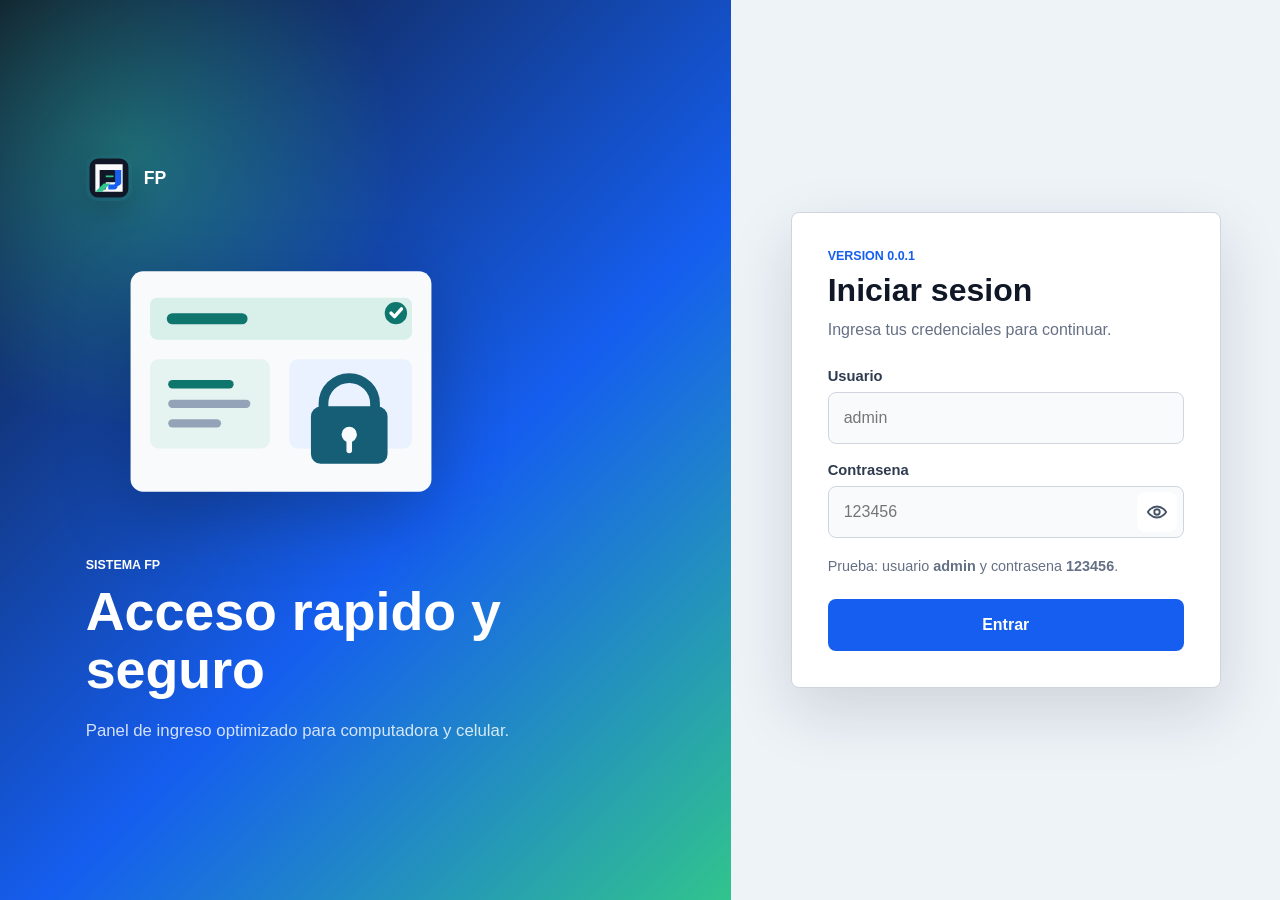
==== index.html @ 7854884f "0.0.1" ====
<!DOCTYPE html>
<html lang="es">
<head>
  <meta charset="UTF-8">
  <meta name="viewport" content="width=device-width, initial-scale=1.0">
  <title>Login | FP</title>
  <link rel="icon" type="image/svg+xml" href="assets/img/fp-logo.svg">
  <link rel="stylesheet" href="assets/css/styles.css">
</head>
<body>
  <main class="login-page">
    <section class="brand-panel" aria-label="Presentacion">
      <div class="brand-content">
        <a class="brand-mark" href="index.html" aria-label="Inicio FP">
          <img src="assets/img/fp-logo.svg" alt="Logo FP">
          <span>FP</span>
        </a>
        <img class="brand-visual" src="assets/img/login-visual.svg" alt="Panel seguro de acceso">
        <p class="eyebrow">Sistema FP</p>
        <h1>Acceso rapido y seguro</h1>
        <p>Panel de ingreso optimizado para computadora y celular.</p>
      </div>
    </section>

    <section class="form-panel" aria-label="Formulario de inicio de sesion">
      <form class="login-card" id="loginForm" novalidate>
        <div class="mobile-logo">
          <img src="assets/img/fp-logo.svg" alt="Logo FP">
          <span>FP</span>
        </div>

        <div class="form-header">
          <p class="eyebrow">Version 0.0.1</p>
          <h2>Iniciar sesion</h2>
          <p>Ingresa tus credenciales para continuar.</p>
        </div>

        <div class="field-group">
          <label for="username">Usuario</label>
          <input id="username" name="username" type="text" autocomplete="username" placeholder="admin" required>
        </div>

        <div class="field-group">
          <label for="password">Contrasena</label>
          <div class="password-field">
            <input id="password" name="password" type="password" autocomplete="current-password" placeholder="123456" required>
            <button class="icon-button" id="togglePassword" type="button" aria-label="Mostrar contrasena" title="Mostrar contrasena">
              <svg class="eye-icon eye-open" viewBox="0 0 24 24" aria-hidden="true">
                <path d="M2 12s3.5-6 10-6 10 6 10 6-3.5 6-10 6S2 12 2 12Z"></path>
                <circle cx="12" cy="12" r="3"></circle>
              </svg>
              <svg class="eye-icon eye-closed" viewBox="0 0 24 24" aria-hidden="true">
                <path d="M3 3l18 18"></path>
                <path d="M10.7 5.2A10.8 10.8 0 0 1 12 5c6.5 0 10 7 10 7a18.5 18.5 0 0 1-3.1 4.2"></path>
                <path d="M6.6 6.6A18.8 18.8 0 0 0 2 12s3.5 7 10 7a10.4 10.4 0 0 0 4.4-1"></path>
                <path d="M9.9 9.9A3 3 0 0 0 14.1 14.1"></path>
              </svg>
            </button>
          </div>
        </div>

        <p class="helper-text">Prueba: usuario <strong>admin</strong> y contrasena <strong>123456</strong>.</p>

        <button class="submit-button" type="submit">Entrar</button>

      </form>
    </section>
  </main>

  <div class="toast" id="toast" role="status" aria-live="polite"></div>

  <script src="assets/js/login.js"></script>
</body>
</html>
---- assets/css/styles.css ----
:root {
  color-scheme: light;
  --bg: #eef3f8;
  --panel: #ffffff;
  --ink: #101828;
  --muted: #667085;
  --line: #d0d5dd;
  --accent: #155eef;
  --accent-dark: #004eeb;
  --mint: #31c48d;
  --danger: #d92d20;
  --danger-bg: #fff1f0;
  --success: #127044;
  --success-bg: #ecfdf3;
  --shadow: 0 24px 64px rgba(16, 24, 40, 0.14);
}

* {
  box-sizing: border-box;
}

body {
  min-height: 100vh;
  margin: 0;
  font-family: Inter, "Segoe UI", Arial, sans-serif;
  color: var(--ink);
  background: var(--bg);
}

button,
input {
  font: inherit;
}

.login-page {
  display: grid;
  grid-template-columns: minmax(0, 1fr) minmax(420px, 0.75fr);
  min-height: 100vh;
}

.brand-panel {
  display: grid;
  place-items: center;
  padding: 48px;
  background:
    radial-gradient(circle at 18% 18%, rgba(49, 196, 141, 0.42), transparent 28%),
    linear-gradient(135deg, #101828 0%, #155eef 58%, #31c48d 100%);
  color: #ffffff;
}

.brand-content {
  width: min(100%, 560px);
}

.brand-mark,
.mobile-logo {
  display: inline-flex;
  align-items: center;
  gap: 12px;
  color: inherit;
  font-size: 1.1rem;
  font-weight: 900;
  text-decoration: none;
}

.brand-mark {
  margin-bottom: 34px;
}

.brand-mark img,
.mobile-logo img {
  width: 46px;
  height: 46px;
  border-radius: 12px;
  box-shadow: 0 12px 28px rgba(16, 24, 40, 0.2);
}

.brand-visual {
  display: block;
  width: min(100%, 390px);
  height: auto;
  margin-bottom: 30px;
  filter: drop-shadow(0 22px 35px rgba(0, 0, 0, 0.22));
}

.eyebrow {
  margin: 0 0 10px;
  color: inherit;
  font-size: 0.78rem;
  font-weight: 800;
  letter-spacing: 0;
  text-transform: uppercase;
}

.brand-content h1,
.form-header h2 {
  margin: 0;
  line-height: 1.08;
}

.brand-content h1 {
  max-width: 520px;
  font-size: clamp(2.3rem, 4.2vw, 4.2rem);
}

.brand-content p:last-child {
  max-width: 440px;
  margin: 20px 0 0;
  color: rgba(255, 255, 255, 0.82);
  font-size: 1.05rem;
  line-height: 1.6;
}

.form-panel {
  display: grid;
  place-items: center;
  padding: 42px 32px;
}

.login-card {
  width: min(100%, 430px);
  padding: 36px;
  border: 1px solid var(--line);
  border-radius: 8px;
  background: var(--panel);
  box-shadow: var(--shadow);
}

.mobile-logo {
  display: none;
  color: var(--ink);
  margin-bottom: 26px;
}

.form-header {
  margin-bottom: 26px;
}

.form-header .eyebrow {
  color: var(--accent);
}

.form-header h2 {
  font-size: 2rem;
}

.form-header p:last-child {
  margin: 10px 0 0;
  color: var(--muted);
  line-height: 1.5;
}

.field-group {
  display: grid;
  gap: 8px;
  margin-bottom: 18px;
}

label {
  color: #2f3b4f;
  font-size: 0.92rem;
  font-weight: 700;
}

input {
  width: 100%;
  min-height: 52px;
  border: 1px solid var(--line);
  border-radius: 8px;
  padding: 0 15px;
  color: var(--ink);
  background: #f9fafb;
  outline: none;
  transition: border-color 160ms ease, box-shadow 160ms ease;
}

input:focus {
  border-color: var(--accent);
  background: #ffffff;
  box-shadow: 0 0 0 4px rgba(21, 94, 239, 0.12);
}

input.is-invalid {
  border-color: var(--danger);
  background: var(--danger-bg);
}

.password-field {
  position: relative;
}

.password-field input {
  padding-right: 58px;
}

.icon-button {
  position: absolute;
  top: 50%;
  right: 7px;
  display: inline-grid;
  width: 40px;
  height: 40px;
  place-items: center;
  border: 1px solid transparent;
  border-radius: 8px;
  color: #475467;
  background: #ffffff;
  cursor: pointer;
  transform: translateY(-50%);
  transition: border-color 160ms ease, color 160ms ease, background 160ms ease, box-shadow 160ms ease;
}

.icon-button:hover,
.icon-button:focus-visible {
  color: var(--accent);
  border-color: #b2ccff;
  background: #eff4ff;
  box-shadow: 0 0 0 3px rgba(21, 94, 239, 0.1);
  outline: none;
}

.eye-icon {
  width: 22px;
  height: 22px;
  fill: none;
  stroke: currentColor;
  stroke-width: 2;
  stroke-linecap: round;
  stroke-linejoin: round;
}

.eye-closed,
.is-visible .eye-open {
  display: none;
}

.is-visible .eye-closed {
  display: block;
}

.helper-text {
  margin: 6px 0 22px;
  color: var(--muted);
  font-size: 0.9rem;
  line-height: 1.45;
}

.submit-button {
  width: 100%;
  min-height: 52px;
  border: 0;
  border-radius: 8px;
  color: #ffffff;
  background: var(--accent);
  font-weight: 800;
  cursor: pointer;
  transition: background 160ms ease, transform 160ms ease;
}

.submit-button:hover,
.submit-button:focus-visible {
  background: var(--accent-dark);
  outline: none;
}

.submit-button:active {
  transform: translateY(1px);
}

.version-text {
  margin: 18px 0 0;
  color: var(--muted);
  font-size: 0.83rem;
  font-weight: 700;
  text-align: center;
}

.toast {
  position: fixed;
  right: 22px;
  bottom: 22px;
  max-width: min(360px, calc(100vw - 32px));
  padding: 14px 16px;
  border: 1px solid transparent;
  border-radius: 8px;
  box-shadow: 0 16px 34px rgba(23, 32, 51, 0.18);
  font-weight: 700;
  opacity: 0;
  transform: translateY(12px);
  pointer-events: none;
  transition: opacity 180ms ease, transform 180ms ease;
}

.toast.is-active {
  opacity: 1;
  transform: translateY(0);
}

.toast.is-error {
  border-color: #ffb4ab;
  color: var(--danger);
  background: var(--danger-bg);
}

.toast.is-success {
  border-color: #abefc6;
  color: var(--success);
  background: var(--success-bg);
}

@media (max-width: 820px) {
  .login-page {
    grid-template-columns: 1fr;
  }

  .brand-panel {
    min-height: auto;
    padding: 28px 22px;
  }

  .brand-mark {
    display: none;
  }

  .brand-visual {
    width: min(65vw, 230px);
    margin-bottom: 16px;
  }

  .brand-content h1 {
    font-size: 1.9rem;
  }

  .brand-content p:last-child {
    margin-top: 12px;
    font-size: 0.96rem;
  }

  .form-panel {
    padding: 22px;
  }

  .login-card {
    padding: 26px 20px 22px;
    box-shadow: 0 18px 42px rgba(23, 32, 51, 0.1);
  }

  .mobile-logo {
    display: inline-flex;
  }

  .toast {
    right: 16px;
    bottom: 16px;
  }
}

@media (max-width: 420px) {
  .brand-panel {
    place-items: start;
  }

  .brand-visual {
    width: min(68vw, 230px);
  }

  .form-panel {
    align-items: start;
  }
}
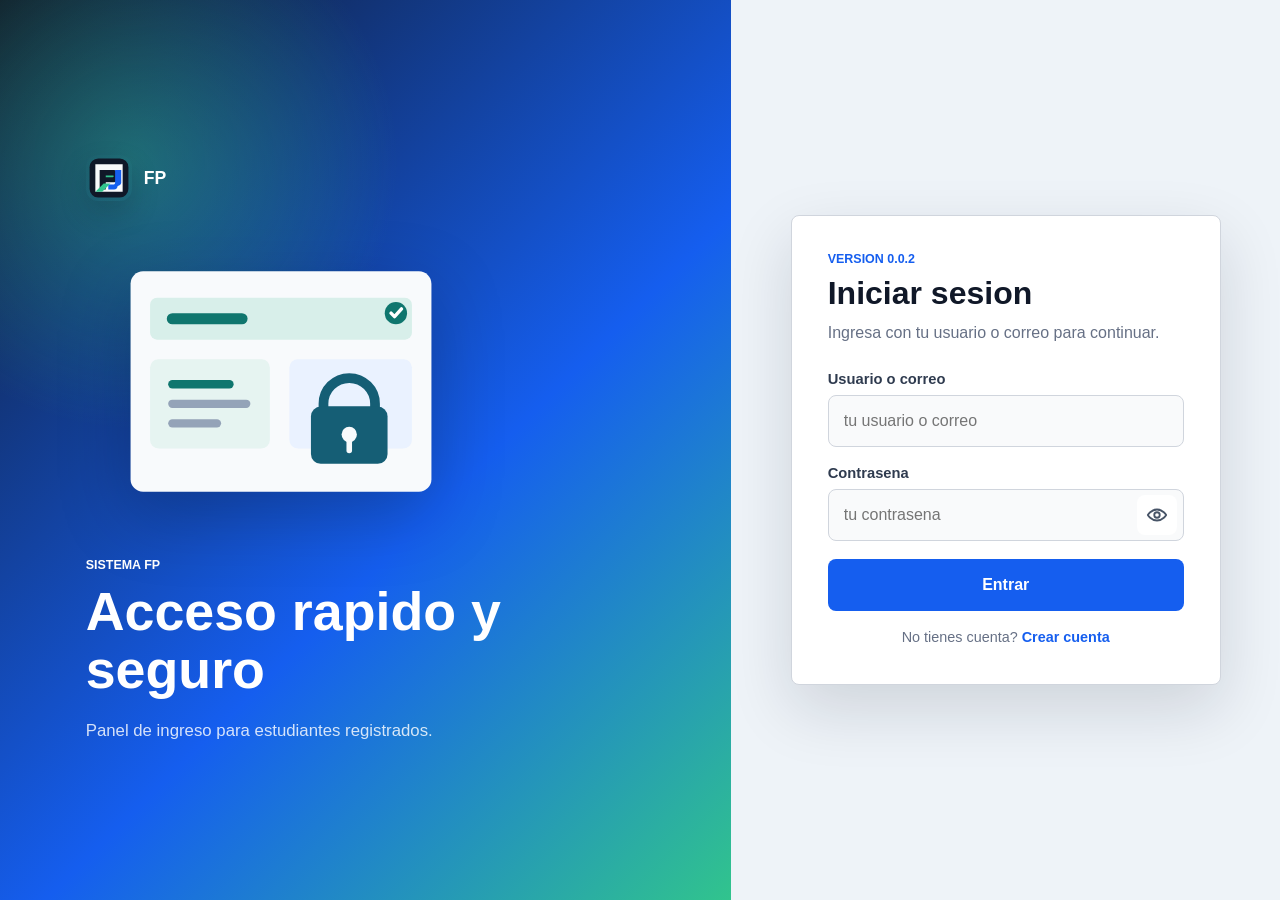
==== commit 50cca9ed: "cambio" ====
--- a/index.html
+++ b/index.html
@@ -5,7 +5,7 @@
   <meta name="viewport" content="width=device-width, initial-scale=1.0">
   <title>Login | FP</title>
   <link rel="icon" type="image/svg+xml" href="assets/img/fp-logo.svg">
-  <link rel="stylesheet" href="assets/css/styles.css">
+  <link rel="stylesheet" href="assets/css/login.css">
 </head>
 <body>
   <main class="login-page">
@@ -18,7 +18,7 @@
         <img class="brand-visual" src="assets/img/login-visual.svg" alt="Panel seguro de acceso">
         <p class="eyebrow">Sistema FP</p>
         <h1>Acceso rapido y seguro</h1>
-        <p>Panel de ingreso optimizado para computadora y celular.</p>
+        <p>Panel de ingreso para estudiantes registrados.</p>
       </div>
     </section>
 
@@ -30,20 +30,20 @@
         </div>
 
         <div class="form-header">
-          <p class="eyebrow">Version 0.0.1</p>
+          <p class="eyebrow">Version 0.0.2</p>
           <h2>Iniciar sesion</h2>
-          <p>Ingresa tus credenciales para continuar.</p>
+          <p>Ingresa con tu usuario o correo para continuar.</p>
         </div>
 
         <div class="field-group">
-          <label for="username">Usuario</label>
-          <input id="username" name="username" type="text" autocomplete="username" placeholder="admin" required>
+          <label for="login">Usuario o correo</label>
+          <input id="login" name="login" type="text" autocomplete="username" placeholder="tu usuario o correo" required>
         </div>
 
         <div class="field-group">
           <label for="password">Contrasena</label>
           <div class="password-field">
-            <input id="password" name="password" type="password" autocomplete="current-password" placeholder="123456" required>
+            <input id="password" name="password" type="password" autocomplete="current-password" placeholder="tu contrasena" required>
             <button class="icon-button" id="togglePassword" type="button" aria-label="Mostrar contrasena" title="Mostrar contrasena">
               <svg class="eye-icon eye-open" viewBox="0 0 24 24" aria-hidden="true">
                 <path d="M2 12s3.5-6 10-6 10 6 10 6-3.5 6-10 6S2 12 2 12Z"></path>
@@ -59,10 +59,9 @@
           </div>
         </div>
 
-        <p class="helper-text">Prueba: usuario <strong>admin</strong> y contrasena <strong>123456</strong>.</p>
-
         <button class="submit-button" type="submit">Entrar</button>
 
+        <p class="helper-text account-link">No tienes cuenta? <a href="register.html">Crear cuenta</a></p>
       </form>
     </section>
   </main>
--- a/assets/css/login.css
+++ b/assets/css/login.css
@@ -0,0 +1,384 @@
+:root {
+  color-scheme: light;
+  --bg: #eef3f8;
+  --panel: #ffffff;
+  --ink: #101828;
+  --muted: #667085;
+  --line: #d0d5dd;
+  --accent: #155eef;
+  --accent-dark: #004eeb;
+  --mint: #31c48d;
+  --danger: #d92d20;
+  --danger-bg: #fff1f0;
+  --success: #127044;
+  --success-bg: #ecfdf3;
+  --shadow: 0 24px 64px rgba(16, 24, 40, 0.14);
+}
+
+* {
+  box-sizing: border-box;
+}
+
+body {
+  min-height: 100vh;
+  margin: 0;
+  font-family: Inter, "Segoe UI", Arial, sans-serif;
+  color: var(--ink);
+  background: var(--bg);
+}
+
+button,
+input {
+  font: inherit;
+}
+
+.login-page {
+  display: grid;
+  grid-template-columns: minmax(0, 1fr) minmax(420px, 0.75fr);
+  min-height: 100vh;
+}
+
+.brand-panel {
+  display: grid;
+  place-items: center;
+  padding: 48px;
+  background:
+    radial-gradient(circle at 18% 18%, rgba(49, 196, 141, 0.42), transparent 28%),
+    linear-gradient(135deg, #101828 0%, #155eef 58%, #31c48d 100%);
+  color: #ffffff;
+}
+
+.brand-content {
+  width: min(100%, 560px);
+}
+
+.brand-mark,
+.mobile-logo {
+  display: inline-flex;
+  align-items: center;
+  gap: 12px;
+  color: inherit;
+  font-size: 1.1rem;
+  font-weight: 900;
+  text-decoration: none;
+}
+
+.brand-mark {
+  margin-bottom: 34px;
+}
+
+.brand-mark img,
+.mobile-logo img {
+  width: 46px;
+  height: 46px;
+  border-radius: 12px;
+  box-shadow: 0 12px 28px rgba(16, 24, 40, 0.2);
+}
+
+.brand-visual {
+  display: block;
+  width: min(100%, 390px);
+  height: auto;
+  margin-bottom: 30px;
+  filter: drop-shadow(0 22px 35px rgba(0, 0, 0, 0.22));
+}
+
+.eyebrow {
+  margin: 0 0 10px;
+  color: inherit;
+  font-size: 0.78rem;
+  font-weight: 800;
+  letter-spacing: 0;
+  text-transform: uppercase;
+}
+
+.brand-content h1,
+.form-header h2 {
+  margin: 0;
+  line-height: 1.08;
+}
+
+.brand-content h1 {
+  max-width: 520px;
+  font-size: clamp(2.3rem, 4.2vw, 4.2rem);
+}
+
+.brand-content p:last-child {
+  max-width: 440px;
+  margin: 20px 0 0;
+  color: rgba(255, 255, 255, 0.82);
+  font-size: 1.05rem;
+  line-height: 1.6;
+}
+
+.form-panel {
+  display: grid;
+  place-items: center;
+  padding: 42px 32px;
+}
+
+.login-card {
+  width: min(100%, 430px);
+  padding: 36px;
+  border: 1px solid var(--line);
+  border-radius: 8px;
+  background: var(--panel);
+  box-shadow: var(--shadow);
+}
+
+.mobile-logo {
+  display: none;
+  color: var(--ink);
+  margin-bottom: 26px;
+}
+
+.form-header {
+  margin-bottom: 26px;
+}
+
+.form-header .eyebrow {
+  color: var(--accent);
+}
+
+.form-header h2 {
+  font-size: 2rem;
+}
+
+.form-header p:last-child {
+  margin: 10px 0 0;
+  color: var(--muted);
+  line-height: 1.5;
+}
+
+.field-group {
+  display: grid;
+  gap: 8px;
+  margin-bottom: 18px;
+}
+
+label {
+  color: #2f3b4f;
+  font-size: 0.92rem;
+  font-weight: 700;
+}
+
+input {
+  width: 100%;
+  min-height: 52px;
+  border: 1px solid var(--line);
+  border-radius: 8px;
+  padding: 0 15px;
+  color: var(--ink);
+  background: #f9fafb;
+  outline: none;
+  transition: border-color 160ms ease, box-shadow 160ms ease;
+}
+
+input:focus {
+  border-color: var(--accent);
+  background: #ffffff;
+  box-shadow: 0 0 0 4px rgba(21, 94, 239, 0.12);
+}
+
+input.is-invalid {
+  border-color: var(--danger);
+  background: var(--danger-bg);
+}
+
+.password-field {
+  position: relative;
+}
+
+.password-field input {
+  padding-right: 58px;
+}
+
+.icon-button {
+  position: absolute;
+  top: 50%;
+  right: 7px;
+  display: inline-grid;
+  width: 40px;
+  height: 40px;
+  place-items: center;
+  border: 1px solid transparent;
+  border-radius: 8px;
+  color: #475467;
+  background: #ffffff;
+  cursor: pointer;
+  transform: translateY(-50%);
+  transition: border-color 160ms ease, color 160ms ease, background 160ms ease, box-shadow 160ms ease;
+}
+
+.icon-button:hover,
+.icon-button:focus-visible {
+  color: var(--accent);
+  border-color: #b2ccff;
+  background: #eff4ff;
+  box-shadow: 0 0 0 3px rgba(21, 94, 239, 0.1);
+  outline: none;
+}
+
+.eye-icon {
+  width: 22px;
+  height: 22px;
+  fill: none;
+  stroke: currentColor;
+  stroke-width: 2;
+  stroke-linecap: round;
+  stroke-linejoin: round;
+}
+
+.eye-closed,
+.is-visible .eye-open {
+  display: none;
+}
+
+.is-visible .eye-closed {
+  display: block;
+}
+
+.helper-text {
+  margin: 16px 0 0;
+  color: var(--muted);
+  font-size: 0.9rem;
+  line-height: 1.45;
+}
+
+.account-link {
+  text-align: center;
+}
+
+.account-link a {
+  color: var(--accent);
+  font-weight: 800;
+  text-decoration: none;
+}
+
+.account-link a:hover {
+  text-decoration: underline;
+}
+
+.submit-button {
+  width: 100%;
+  min-height: 52px;
+  border: 0;
+  border-radius: 8px;
+  color: #ffffff;
+  background: var(--accent);
+  font-weight: 800;
+  cursor: pointer;
+  transition: background 160ms ease, transform 160ms ease;
+}
+
+.submit-button:hover,
+.submit-button:focus-visible {
+  background: var(--accent-dark);
+  outline: none;
+}
+
+.submit-button:active {
+  transform: translateY(1px);
+}
+
+.version-text {
+  margin: 14px 0 0;
+  color: var(--muted);
+  font-size: 0.83rem;
+  font-weight: 700;
+  text-align: center;
+}
+
+.toast {
+  position: fixed;
+  right: 22px;
+  bottom: 22px;
+  max-width: min(360px, calc(100vw - 32px));
+  padding: 14px 16px;
+  border: 1px solid transparent;
+  border-radius: 8px;
+  box-shadow: 0 16px 34px rgba(23, 32, 51, 0.18);
+  font-weight: 700;
+  opacity: 0;
+  transform: translateY(12px);
+  pointer-events: none;
+  transition: opacity 180ms ease, transform 180ms ease;
+}
+
+.toast.is-active {
+  opacity: 1;
+  transform: translateY(0);
+}
+
+.toast.is-error {
+  border-color: #ffb4ab;
+  color: var(--danger);
+  background: var(--danger-bg);
+}
+
+.toast.is-success {
+  border-color: #abefc6;
+  color: var(--success);
+  background: var(--success-bg);
+}
+
+@media (max-width: 820px) {
+  .login-page {
+    grid-template-columns: 1fr;
+  }
+
+  .brand-panel {
+    min-height: auto;
+    padding: 28px 22px;
+  }
+
+  .brand-mark {
+    display: none;
+  }
+
+  .brand-visual {
+    width: min(65vw, 230px);
+    margin-bottom: 16px;
+  }
+
+  .brand-content h1 {
+    font-size: 1.9rem;
+  }
+
+  .brand-content p:last-child {
+    margin-top: 12px;
+    font-size: 0.96rem;
+  }
+
+  .form-panel {
+    padding: 22px;
+  }
+
+  .login-card {
+    padding: 26px 20px 22px;
+    box-shadow: 0 18px 42px rgba(23, 32, 51, 0.1);
+  }
+
+  .mobile-logo {
+    display: inline-flex;
+  }
+
+  .toast {
+    right: 16px;
+    bottom: 16px;
+  }
+}
+
+@media (max-width: 420px) {
+  .brand-panel {
+    place-items: start;
+  }
+
+  .brand-visual {
+    width: min(68vw, 230px);
+  }
+
+  .form-panel {
+    align-items: start;
+  }
+}
